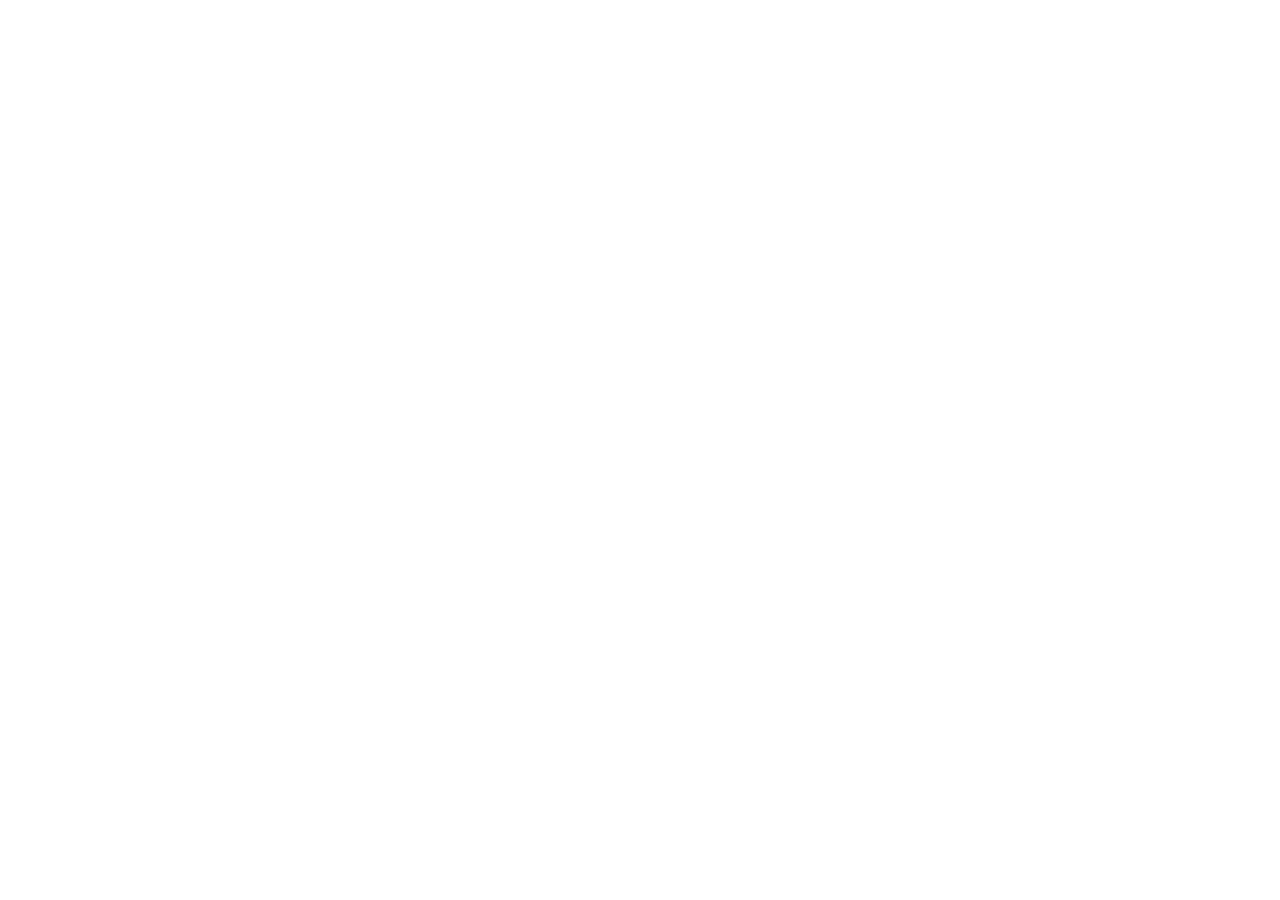
==== alugar.html @ 6e070881 "--" ====
<!DOCTYPE html>
<html lang="pt-BR">
<head>
    <meta charset="UTF-8">
    <meta name="viewport" content="width=device-width, initial-scale=1.0">
    <link rel="stylesheet" href="./style/alugar.css">
    <title>Faça a sua Reserva</title>
</head>
<body>
    
</body>
</html>
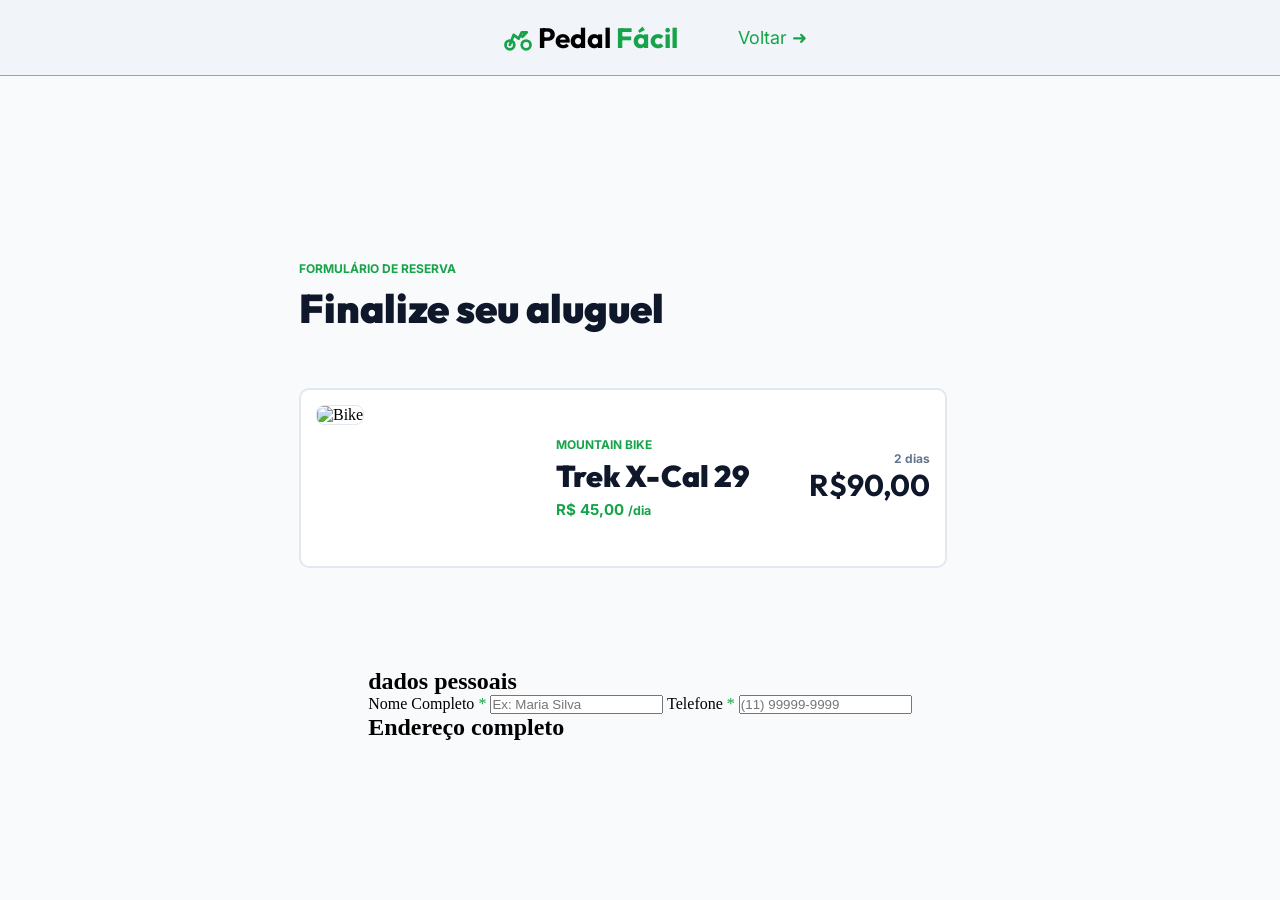
==== commit ec01ce6d: "começando o formulário de reserva" ====
--- a/alugar.html
+++ b/alugar.html
@@ -3,10 +3,84 @@
 <head>
     <meta charset="UTF-8">
     <meta name="viewport" content="width=device-width, initial-scale=1.0">
+    <link rel="preconnect" href="https://fonts.googleapis.com" />
+    <link rel="preconnect" href="https://fonts.gstatic.com" crossorigin />
+    <link href="https://fonts.googleapis.com/css2?family=Outfit:wght@300;400;500;600;700;800&family=Inter:wght@300;400;500;600&display=swap" rel="stylesheet" />
     <link rel="stylesheet" href="./style/alugar.css">
     <title>Faça a sua Reserva</title>
 </head>
 <body>
-    
+     <header>
+        <div class="header">
+            <div class="logotipo">
+                <svg width="22" height="22" viewBox="0 0 24 24" fill="none" stroke="currentColor" stroke-width="2.2" stroke-linecap="round" stroke-linejoin="round">
+                    <circle cx="5.5" cy="17.5" r="3.5"/><circle cx="18.5" cy="17.5" r="3.5"/>
+                    <path d="M5.5 17.5l3-8 4 3 2.5-5H19l-3.5 3.5"/>
+                </svg>
+                <h2> Pedal <span> Fácil </span></h2>
+            </div>
+
+            <div class="opcoes">
+                <nav>
+                    <a href="./index.html"> Voltar <span class="seta"> ➜ </span></a>
+                </nav>
+            </div>
+        </div>
+    </header>
+
+    <main>
+        <section class="banner">
+            <div class="titulo">
+                <p> formulário de reserva </p>
+                <h1> Finalize seu aluguel </h1>
+            </div>
+
+            <div class="banner-bike">
+                <div class="bike">
+                    <div class="container-img-bike">
+                        <img class="img_bike" src="https://images.unsplash.com/photo-1673121414328-52eff37bc6d0?w=600&h=400&fit=crop&auto=format" alt="Bike">
+                    </div>
+
+                    <div>
+                        <p class="tipo-bike" id="tipo-bike">mountain bike</p>
+                        <p class="nome-bike" id="nome-bike">Trek X-Cal 29</p>
+                        <p class="preco" id="preco">R$ 45,00 <small>/dia</small></p>
+                    </div>
+                </div>
+
+                <div class="total-reserva" id="total-reserva">
+                    <p class="dias" id="dias">2 dias</p>
+                    <h2 class="valor-total" id="valor-total">R$90,00</h2>
+                </div>
+            </div>
+        </section>
+
+        <section>
+            <div class="formulario-reserva">
+
+                <div class="dados-pessoais">
+                    <h2 class="titulo-destaque"> dados pessoais </h2>
+
+                    <form>
+                        <label for="nome"> Nome Completo <span class="asteristico"> * </span> </label>
+                        <input type="text" placeholder="Ex: Maria Silva">
+                        
+                        <label for="nome"> Telefone <span class="asteristico"> * </span> </label>
+                        <input type="tel" placeholder="(11) 99999-9999">
+                    </form>
+                </div>
+
+                <div class="endereco">
+                    <h2> Endereço completo </h2>
+
+                </div>
+            </div>
+
+        </section>
+
+        
+
+
+    </main>
 </body>
 </html>
--- a/style/alugar.css
+++ b/style/alugar.css
@@ -0,0 +1,199 @@
+:root {
+  --green: #16a34a;
+  --green-dark: #15803d;
+  --green-light: #dcfce7;
+  --green-pale: #f0fdf4;
+  --slate-900: #0f172a;
+  --slate-700: #334155;
+  --slate-500: #64748b;
+  --slate-400: #94a3b8;
+  --slate-200: #e2e8f0;
+  --slate-100: #f1f5f9;
+  --white: #ffffff;
+  --bg: #f8fafc;
+  --font-display: 'Outfit', sans-serif;
+  --font-body: 'Inter', sans-serif;
+}
+
+*{
+    margin: 0%;
+    padding: 0%;
+    box-sizing: border-box;
+}
+
+main{
+    margin: 0;
+    padding: 20px;
+    display: flex;
+    flex-direction: column;
+    justify-content: center;
+    align-items: center;
+    min-height: 100vh;
+    background-color: var(--bg);
+    box-sizing: border-box;
+}
+
+.header{
+    position: absolute;
+    z-index: 1000;
+    width: 100%;
+    display: flex;
+    justify-content: center;
+    padding: 20px;
+    background: var(--slate-100);
+    border-bottom: 1px solid var(--slate-400);
+    align-items: center;
+    gap: 50px;
+}
+
+.logotipo{
+    display: flex;
+    align-items: center;
+    gap: 5px;
+    margin-left: 40px;
+}
+
+.logotipo svg{
+    width: 30px;
+    height: auto;
+}
+.logotipo svg, span{
+    color: #16a34a;
+}
+
+.logotipo h2{
+    font-size: 28px;
+    font-family: var(--font-display);
+}
+
+.opcoes a{
+    font-family: var(--font-body);
+    padding: 10px;
+    color: var(--green);
+    gap: 50px;
+    text-decoration: none;
+    font-size: 18px;
+}
+
+.opcoes a:hover{
+    background: var(--green-dark);
+    color: var(--white);
+    border-radius: 100px;
+    transition:
+    background 0.3s ease,
+    color 0.3s ease;
+}
+
+.seta{
+    transition: 0.3s ease;
+}
+
+.opcoes:hover .seta{
+    color: var(--white) !important;
+    margin-left: 5px;
+}
+
+/* ========== Banner com a Bike ========== */
+
+.banner{
+    width: 55%;
+    margin: 100px;
+}
+
+.titulo{
+    line-height: 1.5;
+    margin-bottom: 50px;
+}
+
+.titulo p{
+    text-transform: uppercase;
+    font-family: var(--font-body);
+    color: var(--green);
+    font-size: 12px;
+    font-weight: bold;
+}
+
+.titulo h1{
+    font-family: var(--font-display);
+    font-weight: 900;
+    color: var(--slate-900);
+    font-size: 40px;
+
+}
+
+.banner-bike {
+    background: var(--white);
+    border: 2px solid var(--slate-200);
+    border-radius: 10px;
+    display: flex;
+    align-items: center; 
+    justify-content: space-between; 
+    padding: 15px;
+    height: 180px; 
+    max-width: 95%;
+    box-sizing: border-box;
+}
+
+.container-img-bike {
+    height: 100%;
+    width: 220px; 
+    flex-shrink: 0;
+}
+
+.img_bike {
+    height: 100%;
+    width: 100%;
+    object-fit: cover;
+    border-radius: 8px;
+    border: 1px solid var(--slate-200);
+}
+
+.bike {
+    display: flex;
+    align-items: center;
+    gap: 20px; 
+    flex: 1;
+    height: 100%;
+}
+
+.tipo-bike{
+    color: var(--green);
+    text-transform: uppercase;
+    font-size: 12px;
+    font-family: var(--font-body);
+    font-weight: bold;
+}
+
+.nome-bike {
+    font-family: var(--font-display);
+    font-weight: 900;
+    font-size: 30px; 
+    color: var(--slate-900);
+    margin: 5px 0; 
+    white-space: nowrap; 
+}
+
+.preco{
+    color: var(--green);
+    font-family: var(--font-body);
+    font-weight: bold;
+    font-size: 15px;
+}
+
+.total-reserva {
+    text-align: right; 
+    flex-shrink: 0; 
+}
+
+.dias{
+    color: var(--slate-500);
+    font-family: var(--font-body);
+    font-weight: bold;
+    font-size: 12px;
+}
+
+.valor-total{
+    font-family: var(--font-display);
+    color: var(--slate-900);
+    font-size: 30px;
+}
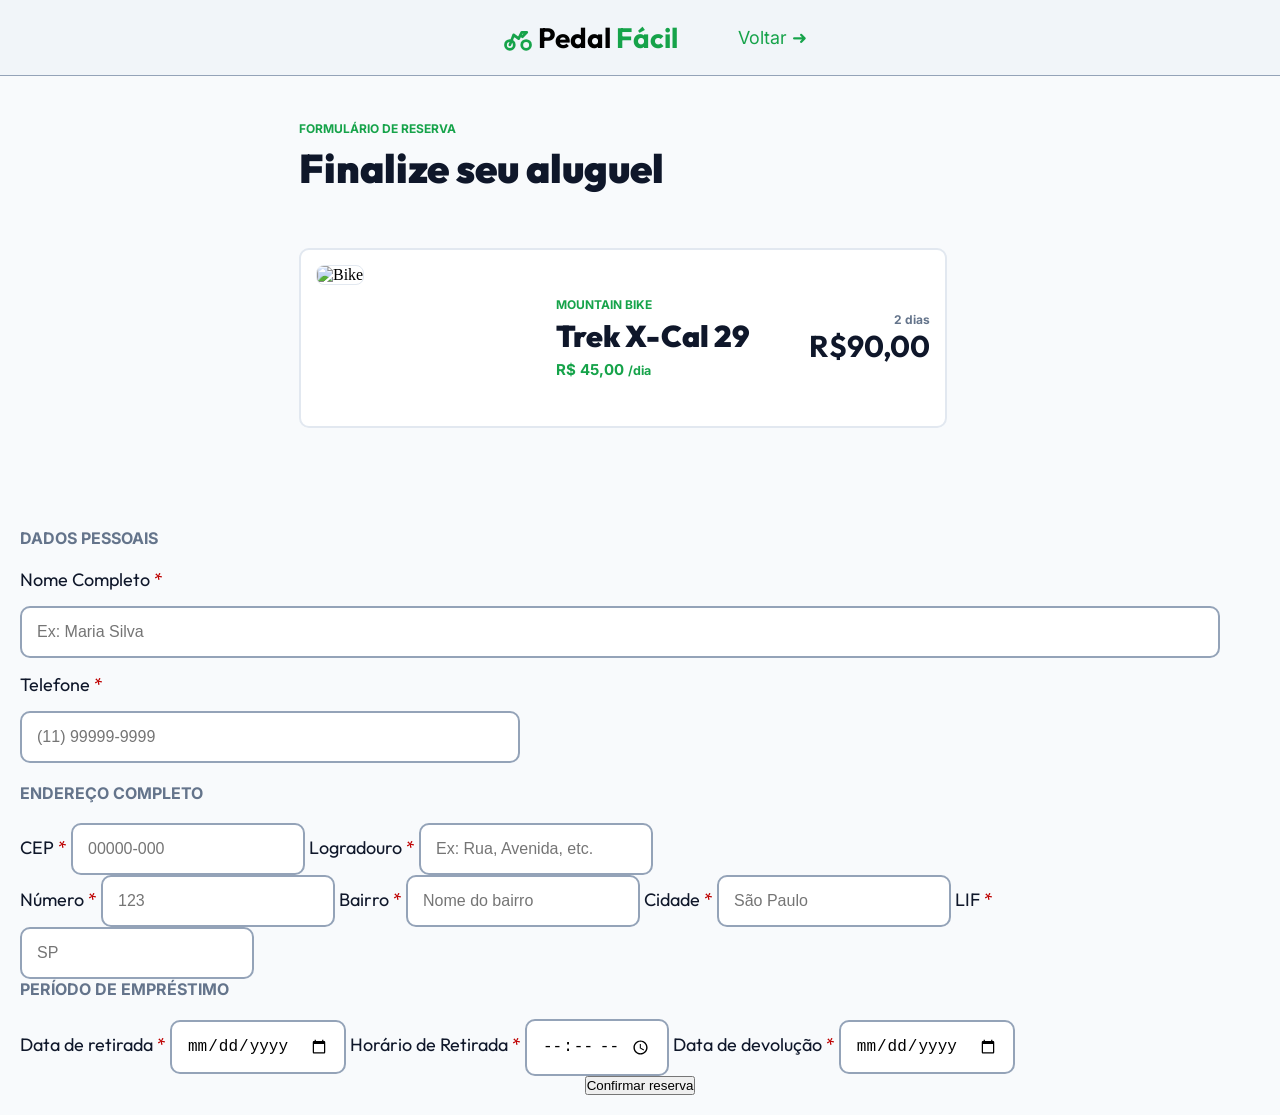
==== commit 73340b09: "--" ====
--- a/alugar.html
+++ b/alugar.html
@@ -57,30 +57,61 @@
 
         <section>
             <div class="formulario-reserva">
+                <h2 class="titulo-destaque"> dados pessoais </h2>
 
                 <div class="dados-pessoais">
-                    <h2 class="titulo-destaque"> dados pessoais </h2>
-
                     <form>
                         <label for="nome"> Nome Completo <span class="asteristico"> * </span> </label>
                         <input type="text" placeholder="Ex: Maria Silva">
                         
-                        <label for="nome"> Telefone <span class="asteristico"> * </span> </label>
+                        <label for="tel"> Telefone <span class="asteristico"> * </span> </label>
                         <input type="tel" placeholder="(11) 99999-9999">
                     </form>
                 </div>
 
                 <div class="endereco">
-                    <h2> Endereço completo </h2>
+                    <h2 class="titulo-destaque"> endereço completo </h2>
 
+                    <form>
+                        <label for="cep"> CEP <span class="asteristico"> * </span> </label>
+                        <input type="text" placeholder="00000-000">
+
+                        <label for="logradouro"> Logradouro <span class="asteristico"> * </span> </label>
+                        <input type="text" placeholder="Ex: Rua, Avenida, etc.">
+
+                        <div class="segunda-linha">
+                            <label for="num"> Número <span class="asteristico"> * </span> </label>
+                            <input type="number" placeholder="123">
+
+                            <label for="bairro"> Bairro <span class="asteristico"> * </span> </label>
+                            <input type="text" placeholder="Nome do bairro">
+
+                            <label for="cidade"> Cidade <span class="asteristico"> * </span> </label>
+                            <input type="text" placeholder="São Paulo">
+
+                            <label for="estado"> LIF <span class="asteristico"> * </span> </label>
+                            <input type="text" placeholder="SP">
+                        </div>
+                    </form>
+                </div>
+
+                <div class="emprestimo">
+                    <h2 class="titulo-destaque"> período de empréstimo </h2>
+                        <form>
+                            <label for="data-retirada"> Data de retirada <span class="asteristico"> * </span> </label>
+                            <input type="date" placeholder="dd/mm/aaaa">
+                            
+                            <label for="h-retirada"> Horário de Retirada <span class="asteristico"> * </span> </label>
+                            <input type="time" placeholder="--:--">
+    
+                            <label for="data-devolucao"> Data de devolução <span class="asteristico"> * </span> </label>
+                            <input type="date" placeholder="dd/mm/aaaa">
+                        </form>
                 </div>
             </div>
-
         </section>
 
-        
-
-
+        <button class="botao-reserva" onclick="AbrirModal()"> Confirmar reserva </button>
     </main>
 </body>
 </html>
--- a/style/alugar.css
+++ b/style/alugar.css
@@ -197,3 +197,49 @@
     color: var(--slate-900);
     font-size: 30px;
 }
+
+/* ======== FORMULÁRIO ======== */
+
+.formulario-reserva{
+    margin-right: 40px;
+}
+
+.titulo-destaque{
+    color: var(--slate-500);
+    font-family: var(--font-body);
+    text-transform: uppercase;
+    font-size: 16px;
+    margin-bottom: 20px;
+}
+
+.dados-pessoais form{
+    display: flex;
+    flex-direction: column;
+    margin-bottom: 20px;
+    gap: 15px;
+}
+
+.dados-pessoais label,
+.endereco label,
+.emprestimo label{
+    font-family: var(--font-display);
+    font-size: 18px;
+    color: var(--slate-900);
+}
+
+.asteristico{
+    color: rgb(190, 0, 0);
+}
+
+.dados-pessoais input,
+.endereco input,
+.emprestimo input{
+    padding: 15px;
+    border-radius: 10px;
+    border: 2px solid var(--slate-400);
+    font-size: 16px;
+}
+
+input[type='tel'] {
+    width: 500px;
+}
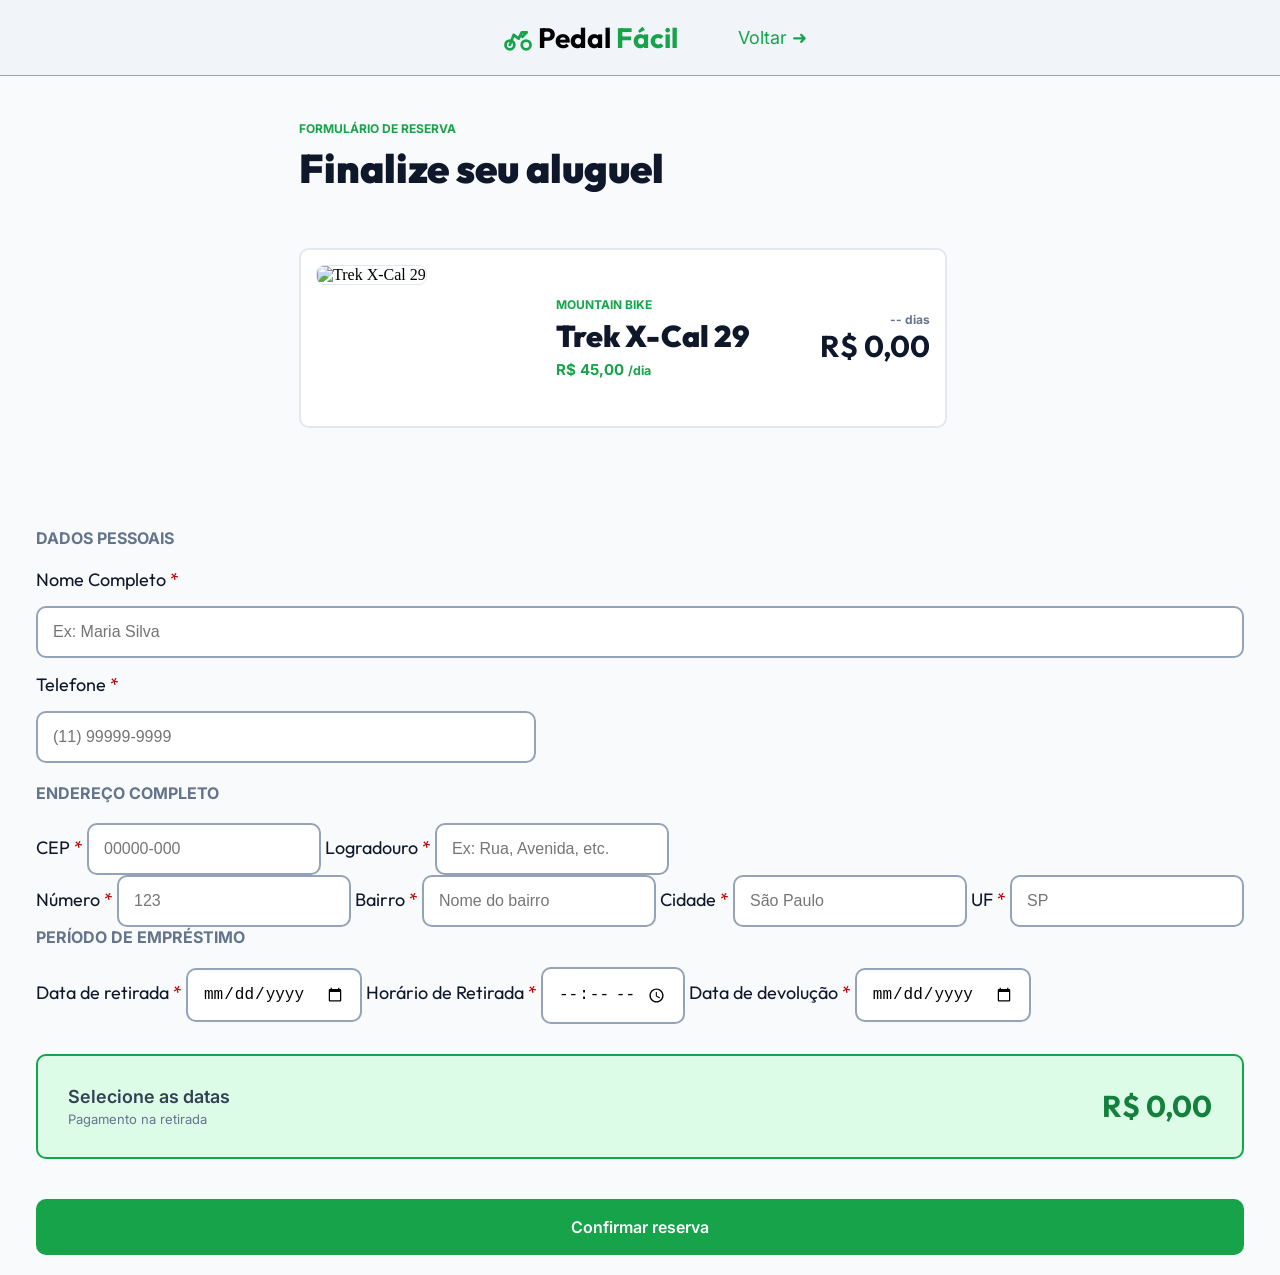
==== commit 807192cc: "finalizei o js, mas ainda falta arrumar o formulário de reserva" ====
--- a/alugar.html
+++ b/alugar.html
@@ -49,8 +49,8 @@
                 </div>
 
                 <div class="total-reserva" id="total-reserva">
-                    <p class="dias" id="dias">2 dias</p>
-                    <h2 class="valor-total" id="valor-total">R$90,00</h2>
+                    <p class="dias" id="dias">-- dias</p>
+                    <h2 class="valor-total" id="valor-total">R$ 0,00</h2>
                 </div>
             </div>
         </section>
@@ -58,39 +58,39 @@
         <section>
             <div class="formulario-reserva">
                 <h2 class="titulo-destaque"> dados pessoais </h2>
-
+                
                 <div class="dados-pessoais">
                     <form>
                         <label for="nome"> Nome Completo <span class="asteristico"> * </span> </label>
-                        <input type="text" placeholder="Ex: Maria Silva">
-                        
+                        <input type="text" id="nome" placeholder="Ex: Maria Silva">
+
                         <label for="tel"> Telefone <span class="asteristico"> * </span> </label>
-                        <input type="tel" placeholder="(11) 99999-9999">
+                        <input type="tel" id="tel" placeholder="(11) 99999-9999">
                     </form>
                 </div>
 
                 <div class="endereco">
                     <h2 class="titulo-destaque"> endereço completo </h2>
-
+                    
                     <form>
                         <label for="cep"> CEP <span class="asteristico"> * </span> </label>
-                        <input type="text" placeholder="00000-000">
+                        <input type="text" id="cep" placeholder="00000-000">
 
                         <label for="logradouro"> Logradouro <span class="asteristico"> * </span> </label>
-                        <input type="text" placeholder="Ex: Rua, Avenida, etc.">
+                        <input type="text" id="logradouro" placeholder="Ex: Rua, Avenida, etc.">
 
                         <div class="segunda-linha">
                             <label for="num"> Número <span class="asteristico"> * </span> </label>
-                            <input type="number" placeholder="123">
+                            <input type="number" id="num" placeholder="123">
 
                             <label for="bairro"> Bairro <span class="asteristico"> * </span> </label>
-                            <input type="text" placeholder="Nome do bairro">
+                            <input type="text" id="bairro" placeholder="Nome do bairro">
 
                             <label for="cidade"> Cidade <span class="asteristico"> * </span> </label>
-                            <input type="text" placeholder="São Paulo">
+                            <input type="text" id="cidade" placeholder="São Paulo">
 
-                            <label for="estado"> LIF <span class="asteristico"> * </span> </label>
-                            <input type="text" placeholder="SP">
+                            <label for="estado"> UF <span class="asteristico"> * </span> </label>
+                            <input type="text" id="estado" maxlength="2" placeholder="SP">
                         </div>
                     </form>
                 </div>
@@ -99,19 +99,44 @@
                     <h2 class="titulo-destaque"> período de empréstimo </h2>
                         <form>
                             <label for="data-retirada"> Data de retirada <span class="asteristico"> * </span> </label>
-                            <input type="date" placeholder="dd/mm/aaaa">
-                            
+                            <input type="date" id="data-retirada">
+
                             <label for="h-retirada"> Horário de Retirada <span class="asteristico"> * </span> </label>
-                            <input type="time" placeholder="--:--">
-    
+                            <input type="time" id="h-retirada">
+
                             <label for="data-devolucao"> Data de devolução <span class="asteristico"> * </span> </label>
-                            <input type="date" placeholder="dd/mm/aaaa">
+                            <input type="date" id="data-devolucao">
                         </form>
                 </div>
+
+                <div class="resumo-reserva" id="resumo-reserva">
+                    <div>
+                        <p class="resumo-dias" id="resumo-dias">Selecione as datas</p>
+                        <p class="resumo-pagamento">Pagamento na retirada</p>
+                    </div>
+                    <h2 class="resumo-total" id="resumo-total">R$ 0,00</h2>
+                </div>
             </div>
+
+            <button class="botao-reserva" onclick="AbrirModal()"> Confirmar reserva </button>
         </section>
 
-        <button class="botao-reserva" onclick="AbrirModal()"> Confirmar reserva </button>
     </main>
+
+    <!-- ======== MODAL DE CONFIRMAÇÃO ======== -->
+    <div class="modal-overlay" id="modal-overlay">
+        <div class="modal-confirmacao">
+            <div class="icone-sucesso">
+                <svg width="28" height="28" viewBox="0 0 24 24" fill="none" stroke="#16a34a" stroke-width="3" stroke-linecap="round" stroke-linejoin="round">
+                    <polyline points="4 12 9 17 20 6"></polyline>
+                </svg>
+            </div>
+            <h2>Reserva confirmada!</h2>
+            <p>Obrigado, <strong id="modal-nome"></strong>! Sua reserva da <strong id="modal-bike"></strong> foi recebida.</p>
+            <a href="./index.html" class="botao-reserva" >Voltar ao catálogo</a>
+        </div>
+    </div>
+
+    <script src="script.js" defer></script>
 </body>
 </html>
--- a/style/alugar.css
+++ b/style/alugar.css
@@ -1,245 +1,381 @@
 :root {
-  --green: #16a34a;
-  --green-dark: #15803d;
-  --green-light: #dcfce7;
-  --green-pale: #f0fdf4;
-  --slate-900: #0f172a;
-  --slate-700: #334155;
-  --slate-500: #64748b;
-  --slate-400: #94a3b8;
-  --slate-200: #e2e8f0;
-  --slate-100: #f1f5f9;
-  --white: #ffffff;
-  --bg: #f8fafc;
-  --font-display: 'Outfit', sans-serif;
-  --font-body: 'Inter', sans-serif;
-}
-
-*{
-    margin: 0%;
-    padding: 0%;
-    box-sizing: border-box;
-}
-
-main{
-    margin: 0;
-    padding: 20px;
-    display: flex;
-    flex-direction: column;
-    justify-content: center;
-    align-items: center;
-    min-height: 100vh;
-    background-color: var(--bg);
-    box-sizing: border-box;
-}
-
-.header{
-    position: absolute;
-    z-index: 1000;
-    width: 100%;
-    display: flex;
-    justify-content: center;
-    padding: 20px;
-    background: var(--slate-100);
-    border-bottom: 1px solid var(--slate-400);
-    align-items: center;
-    gap: 50px;
-}
-
-.logotipo{
-    display: flex;
-    align-items: center;
-    gap: 5px;
-    margin-left: 40px;
-}
-
-.logotipo svg{
-    width: 30px;
-    height: auto;
-}
-.logotipo svg, span{
-    color: #16a34a;
-}
-
-.logotipo h2{
-    font-size: 28px;
-    font-family: var(--font-display);
-}
-
-.opcoes a{
-    font-family: var(--font-body);
-    padding: 10px;
-    color: var(--green);
-    gap: 50px;
-    text-decoration: none;
-    font-size: 18px;
-}
-
-.opcoes a:hover{
-    background: var(--green-dark);
-    color: var(--white);
-    border-radius: 100px;
-    transition:
-    background 0.3s ease,
-    color 0.3s ease;
-}
-
-.seta{
-    transition: 0.3s ease;
-}
-
-.opcoes:hover .seta{
-    color: var(--white) !important;
-    margin-left: 5px;
-}
-
-/* ========== Banner com a Bike ========== */
-
-.banner{
-    width: 55%;
-    margin: 100px;
-}
-
-.titulo{
-    line-height: 1.5;
-    margin-bottom: 50px;
-}
-
-.titulo p{
-    text-transform: uppercase;
-    font-family: var(--font-body);
-    color: var(--green);
-    font-size: 12px;
-    font-weight: bold;
-}
-
-.titulo h1{
-    font-family: var(--font-display);
-    font-weight: 900;
-    color: var(--slate-900);
-    font-size: 40px;
-
-}
-
-.banner-bike {
-    background: var(--white);
-    border: 2px solid var(--slate-200);
-    border-radius: 10px;
-    display: flex;
-    align-items: center; 
-    justify-content: space-between; 
-    padding: 15px;
-    height: 180px; 
-    max-width: 95%;
-    box-sizing: border-box;
-}
-
-.container-img-bike {
-    height: 100%;
-    width: 220px; 
-    flex-shrink: 0;
-}
-
-.img_bike {
-    height: 100%;
-    width: 100%;
-    object-fit: cover;
-    border-radius: 8px;
-    border: 1px solid var(--slate-200);
-}
-
-.bike {
-    display: flex;
-    align-items: center;
-    gap: 20px; 
-    flex: 1;
-    height: 100%;
-}
-
-.tipo-bike{
-    color: var(--green);
-    text-transform: uppercase;
-    font-size: 12px;
-    font-family: var(--font-body);
-    font-weight: bold;
-}
-
-.nome-bike {
-    font-family: var(--font-display);
-    font-weight: 900;
-    font-size: 30px; 
-    color: var(--slate-900);
-    margin: 5px 0; 
-    white-space: nowrap; 
-}
-
-.preco{
-    color: var(--green);
-    font-family: var(--font-body);
-    font-weight: bold;
-    font-size: 15px;
-}
-
-.total-reserva {
-    text-align: right; 
-    flex-shrink: 0; 
-}
-
-.dias{
-    color: var(--slate-500);
-    font-family: var(--font-body);
-    font-weight: bold;
-    font-size: 12px;
-}
-
-.valor-total{
-    font-family: var(--font-display);
-    color: var(--slate-900);
-    font-size: 30px;
-}
-
-/* ======== FORMULÁRIO ======== */
-
-.formulario-reserva{
-    margin-right: 40px;
-}
-
-.titulo-destaque{
-    color: var(--slate-500);
-    font-family: var(--font-body);
-    text-transform: uppercase;
-    font-size: 16px;
-    margin-bottom: 20px;
-}
-
-.dados-pessoais form{
-    display: flex;
-    flex-direction: column;
-    margin-bottom: 20px;
-    gap: 15px;
-}
-
-.dados-pessoais label,
-.endereco label,
-.emprestimo label{
-    font-family: var(--font-display);
-    font-size: 18px;
-    color: var(--slate-900);
-}
-
-.asteristico{
-    color: rgb(190, 0, 0);
-}
-
-.dados-pessoais input,
-.endereco input,
-.emprestimo input{
-    padding: 15px;
-    border-radius: 10px;
-    border: 2px solid var(--slate-400);
-    font-size: 16px;
-}
-
-input[type='tel'] {
-    width: 500px;
-}+    --green: #16a34a;
+    --green-dark: #15803d;
+    --green-light: #dcfce7;
+    --green-pale: #f0fdf4;
+    --slate-900: #0f172a;
+    --slate-700: #334155;
+    --slate-500: #64748b;
+    --slate-400: #94a3b8;
+    --slate-200: #e2e8f0;
+    --slate-100: #f1f5f9;
+    --white: #ffffff;
+    --bg: #f8fafc;
+    --font-display: 'Outfit', sans-serif;
+    --font-body: 'Inter', sans-serif;
+  }
+  
+  *{
+      margin: 0%;
+      padding: 0%;
+      box-sizing: border-box;
+  }
+  
+  main{
+      margin: 0;
+      padding: 20px;
+      display: flex;
+      flex-direction: column;
+      justify-content: center;
+      align-items: center;
+      min-height: 100vh;
+      background-color: var(--bg);
+      box-sizing: border-box;
+  }
+  
+  .header{
+      position: absolute;
+      z-index: 1000;
+      width: 100%;
+      display: flex;
+      justify-content: center;
+      padding: 20px;
+      background: var(--slate-100);
+      border-bottom: 1px solid var(--slate-400);
+      align-items: center;
+      gap: 50px;
+  }
+  
+  .logotipo{
+      display: flex;
+      align-items: center;
+      gap: 5px;
+      margin-left: 40px;
+  }
+  
+  .logotipo svg{
+      width: 30px;
+      height: auto;
+  }
+  .logotipo svg, span{
+      color: #16a34a;
+  }
+  
+  .logotipo h2{
+      font-size: 28px;
+      font-family: var(--font-display);
+  }
+  
+  .opcoes a{
+      font-family: var(--font-body);
+      padding: 10px;
+      color: var(--green);
+      gap: 50px;
+      text-decoration: none;
+      font-size: 18px;
+  }
+  
+  .opcoes a:hover{
+      background: var(--green-dark);
+      color: var(--white);
+      border-radius: 100px;
+      transition:
+      background 0.3s ease,
+      color 0.3s ease;
+  }
+  
+  .seta{
+      transition: 0.3s ease;
+  }
+  
+  .opcoes:hover .seta{
+      color: var(--white) !important;
+      margin-left: 5px;
+  }
+  
+  /* ========== Banner com a Bike ========== */
+  
+  .banner{
+      width: 55%;
+      margin: 100px;
+  }
+  
+  .titulo{
+      line-height: 1.5;
+      margin-bottom: 50px;
+  }
+  
+  .titulo p{
+      text-transform: uppercase;
+      font-family: var(--font-body);
+      color: var(--green);
+      font-size: 12px;
+      font-weight: bold;
+  }
+  
+  .titulo h1{
+      font-family: var(--font-display);
+      font-weight: 900;
+      color: var(--slate-900);
+      font-size: 40px;
+  
+  }
+  
+  .banner-bike {
+      background: var(--white);
+      border: 2px solid var(--slate-200);
+      border-radius: 10px;
+      display: flex;
+      align-items: center; 
+      justify-content: space-between; 
+      padding: 15px;
+      height: 180px; 
+      max-width: 95%;
+      box-sizing: border-box;
+  }
+  
+  .container-img-bike {
+      height: 100%;
+      width: 220px; 
+      flex-shrink: 0;
+  }
+  
+  .img_bike {
+      height: 100%;
+      width: 100%;
+      object-fit: cover;
+      border-radius: 8px;
+      border: 1px solid var(--slate-200);
+  }
+  
+  .bike {
+      display: flex;
+      align-items: center;
+      gap: 20px; 
+      flex: 1;
+      height: 100%;
+  }
+  
+  .tipo-bike{
+      color: var(--green);
+      text-transform: uppercase;
+      font-size: 12px;
+      font-family: var(--font-body);
+      font-weight: bold;
+  }
+  
+  .nome-bike {
+      font-family: var(--font-display);
+      font-weight: 900;
+      font-size: 30px; 
+      color: var(--slate-900);
+      margin: 5px 0; 
+      white-space: nowrap; 
+  }
+  
+  .preco{
+      color: var(--green);
+      font-family: var(--font-body);
+      font-weight: bold;
+      font-size: 15px;
+  }
+  
+  .total-reserva {
+      text-align: right; 
+      flex-shrink: 0; 
+  }
+  
+  .dias{
+      color: var(--slate-500);
+      font-family: var(--font-body);
+      font-weight: bold;
+      font-size: 12px;
+  }
+  
+  .valor-total{
+      font-family: var(--font-display);
+      color: var(--slate-900);
+      font-size: 30px;
+  }
+  
+  /* ======== FORMULÁRIO ======== */
+  .titulo-destaque{
+      color: var(--slate-500);
+      font-family: var(--font-body);
+      text-transform: uppercase;
+      font-size: 16px;
+      margin-bottom: 20px;
+  }
+  
+  .dados-pessoais form{
+      display: flex;
+      flex-direction: column;
+      margin-bottom: 20px;
+      gap: 15px;
+  }
+  
+  .dados-pessoais label,
+  .endereco label,
+  .emprestimo label{
+      font-family: var(--font-display);
+      font-size: 18px;
+      color: var(--slate-900);
+  }
+  
+  .asteristico{
+      color: rgb(190, 0, 0);
+  }
+  
+  .dados-pessoais input,
+  .endereco input,
+  .emprestimo input{
+      padding: 15px;
+      border-radius: 10px;
+      border: 2px solid var(--slate-400);
+      font-size: 16px;
+      transition: border-color 0.2s ease, background 0.2s ease;
+  }
+  
+  .dados-pessoais input:focus,
+  .endereco input:focus,
+  .emprestimo input:focus{
+      outline: none;
+      border-color: var(--green);
+  }
+  
+  input[type='tel'] {
+      width: 500px;
+  }
+  
+  /* ======== RESUMO DA RESERVA ======== */
+  
+  .resumo-reserva{
+      background: var(--green-light);
+      border: 2px solid var(--green);
+      border-radius: 10px;
+      display: flex;
+      justify-content: space-between;
+      align-items: center;
+      padding: 30px;
+      margin-top: 30px;
+  }
+  
+  .resumo-dias{
+      font-family: var(--font-body);
+      font-weight: 600;
+      color: var(--slate-700);
+      font-size: 18px;
+  }
+  
+  .resumo-pagamento{
+      font-family: var(--font-body);
+      color: var(--slate-500);
+      font-size: 13px;
+      margin-top: 4px;
+  }
+  
+  .resumo-total{
+      font-family: var(--font-display);
+      color: var(--green-dark);
+      font-size: 30px;
+  }
+  
+  /* ======== BOTÃO ======== */
+  
+  .botao-reserva{
+      background: var(--green);
+      color: var(--white);
+      border: none;
+      border-radius: 10px;
+      padding: 18px;
+      width: 100%;
+      font-family: var(--font-body);
+      font-weight: 600;
+      font-size: 16px;
+      cursor: pointer;
+      margin-top: 40px;
+      transition: background 0.2s ease;
+  }
+  
+  .botao-reserva:hover{
+      background: var(--green-dark);
+      box-shadow: 0 0px 15px rgba(0, 0, 0, 0.2);
+  }
+  
+  /* ======== CAMPO INVÁLIDO ======== */
+  
+  .invalido{
+      border-color: rgb(190, 0, 0) !important;
+      background: #fef2f2;
+  }
+  
+  /* ======== MODAL DE CONFIRMAÇÃO ======== */
+  
+  .modal-overlay{
+      position: fixed;
+      inset: 0;
+      background: rgba(15, 23, 42, 0.5);
+      display: flex;
+      justify-content: center;
+      align-items: center;
+      opacity: 0;
+      visibility: hidden;
+      transition: opacity 0.25s ease, visibility 0.25s ease;
+      z-index: 2000;
+      padding: 20px;
+  }
+  
+  .modal-overlay.ativo{
+      opacity: 1;
+      visibility: visible;
+  }
+  
+  .modal-confirmacao{
+      background: var(--white);
+      border-radius: 16px;
+      padding: 50px 40px;
+      text-align: center;
+      max-width: 400px;
+      width: 100%;
+      transform: translateY(20px);
+      transition: transform 0.25s ease;
+  }
+  
+  .modal-overlay.ativo .modal-confirmacao{
+      transform: translateY(0);
+  }
+  
+  .icone-sucesso{
+      width: 60px;
+      height: 60px;
+      background: var(--green-light);
+      border-radius: 50%;
+      display: flex;
+      justify-content: center;
+      align-items: center;
+      margin: 0 auto 20px;
+  }
+  
+  .modal-confirmacao h2{
+      font-family: var(--font-display);
+      color: var(--slate-900);
+      font-size: 24px;
+      margin-bottom: 10px;
+  }
+  
+  .modal-confirmacao p{
+      font-family: var(--font-body);
+      color: var(--slate-500);
+      font-size: 14px;
+      line-height: 1.6;
+      margin-bottom: 25px;
+  }
+  
+  .modal-confirmacao strong{
+      color: var(--slate-900);
+  }
+  
+  .modal-confirmacao .botao-reserva{
+      width: 100%;
+      margin-bottom: 0;
+  }
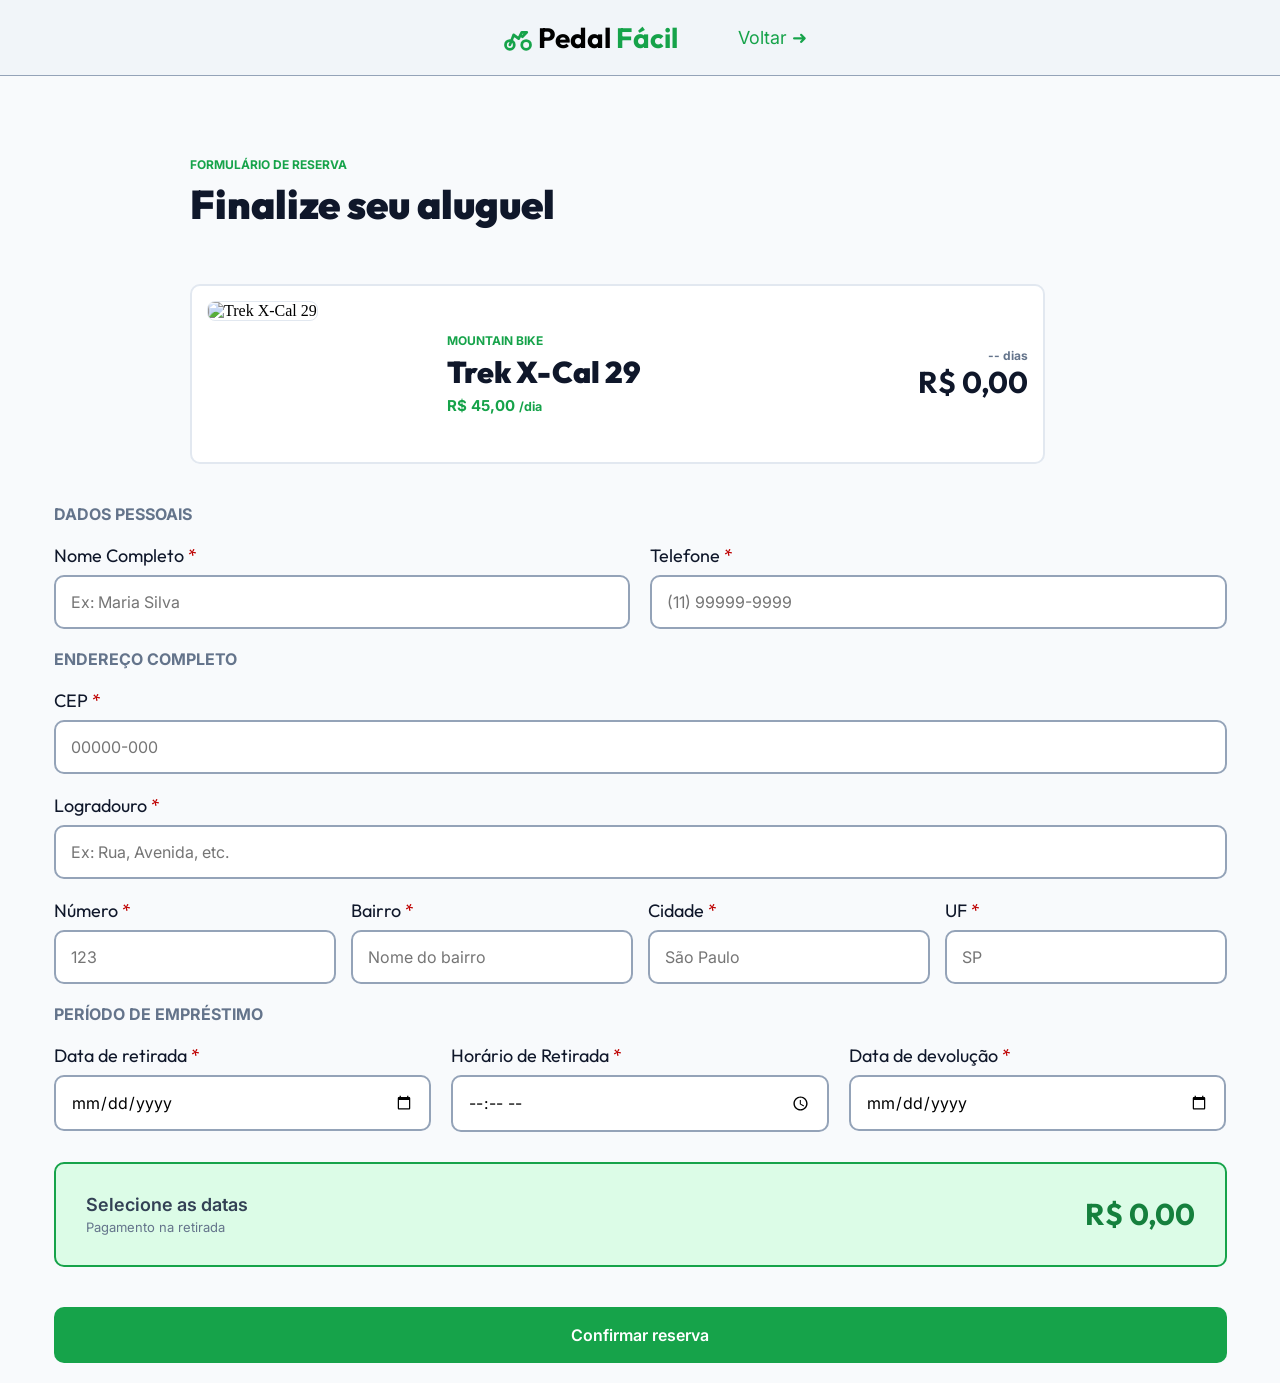
==== commit fcb9e650: "finalizando o projeto (front-end)" ====
--- a/alugar.html
+++ b/alugar.html
@@ -61,11 +61,17 @@
                 
                 <div class="dados-pessoais">
                     <form>
-                        <label for="nome"> Nome Completo <span class="asteristico"> * </span> </label>
-                        <input type="text" id="nome" placeholder="Ex: Maria Silva">
+                        <div class="linha linha-2">
+                            <div class="campo">
+                                <label for="nome"> Nome Completo <span class="asteristico"> * </span> </label>
+                                <input type="text" id="nome" placeholder="Ex: Maria Silva">
+                            </div>
 
-                        <label for="tel"> Telefone <span class="asteristico"> * </span> </label>
-                        <input type="tel" id="tel" placeholder="(11) 99999-9999">
+                            <div class="campo">
+                                <label for="tel"> Telefone <span class="asteristico"> * </span> </label>
+                                <input type="tel" id="tel" placeholder="(11) 99999-9999">
+                            </div>
+                        </div>
                     </form>
                 </div>
 
@@ -73,24 +79,36 @@
                     <h2 class="titulo-destaque"> endereço completo </h2>
                     
                     <form>
-                        <label for="cep"> CEP <span class="asteristico"> * </span> </label>
-                        <input type="text" id="cep" placeholder="00000-000">
+                        <div class="campo">
+                            <label for="cep"> CEP <span class="asteristico"> * </span> </label>
+                            <input type="text" id="cep" placeholder="00000-000">
+                        </div>
 
-                        <label for="logradouro"> Logradouro <span class="asteristico"> * </span> </label>
-                        <input type="text" id="logradouro" placeholder="Ex: Rua, Avenida, etc.">
+                        <div class="campo">
+                            <label for="logradouro"> Logradouro <span class="asteristico"> * </span> </label>
+                            <input type="text" id="logradouro" placeholder="Ex: Rua, Avenida, etc.">
+                        </div>
 
                         <div class="segunda-linha">
-                            <label for="num"> Número <span class="asteristico"> * </span> </label>
-                            <input type="number" id="num" placeholder="123">
+                            <div class="campo">
+                                <label for="num"> Número <span class="asteristico"> * </span> </label>
+                                <input type="number" id="num" placeholder="123">
+                            </div>
 
-                            <label for="bairro"> Bairro <span class="asteristico"> * </span> </label>
-                            <input type="text" id="bairro" placeholder="Nome do bairro">
+                            <div class="campo">
+                                <label for="bairro"> Bairro <span class="asteristico"> * </span> </label>
+                                <input type="text" id="bairro" placeholder="Nome do bairro">
+                            </div>
 
-                            <label for="cidade"> Cidade <span class="asteristico"> * </span> </label>
-                            <input type="text" id="cidade" placeholder="São Paulo">
+                            <div class="campo">
+                                <label for="cidade"> Cidade <span class="asteristico"> * </span> </label>
+                                <input type="text" id="cidade" placeholder="São Paulo">
+                            </div>
 
-                            <label for="estado"> UF <span class="asteristico"> * </span> </label>
-                            <input type="text" id="estado" maxlength="2" placeholder="SP">
+                            <div class="campo">
+                                <label for="estado"> UF <span class="asteristico"> * </span> </label>
+                                <input type="text" id="estado" maxlength="2" placeholder="SP">
+                            </div>
                         </div>
                     </form>
                 </div>
@@ -98,14 +116,22 @@
                 <div class="emprestimo">
                     <h2 class="titulo-destaque"> período de empréstimo </h2>
                         <form>
-                            <label for="data-retirada"> Data de retirada <span class="asteristico"> * </span> </label>
-                            <input type="date" id="data-retirada">
+                            <div class="linha linha-3">
+                                <div class="campo">
+                                    <label for="data-retirada"> Data de retirada <span class="asteristico"> * </span> </label>
+                                    <input type="date" id="data-retirada">
+                                </div>
 
-                            <label for="h-retirada"> Horário de Retirada <span class="asteristico"> * </span> </label>
-                            <input type="time" id="h-retirada">
+                                <div class="campo">
+                                    <label for="h-retirada"> Horário de Retirada <span class="asteristico"> * </span> </label>
+                                    <input type="time" id="h-retirada">
+                                </div>
 
-                            <label for="data-devolucao"> Data de devolução <span class="asteristico"> * </span> </label>
-                            <input type="date" id="data-devolucao">
+                                <div class="campo">
+                                    <label for="data-devolucao"> Data de devolução <span class="asteristico"> * </span> </label>
+                                    <input type="date" id="data-devolucao">
+                                </div>
+                            </div>
                         </form>
                 </div>
 
@@ -126,6 +152,7 @@
     <!-- ======== MODAL DE CONFIRMAÇÃO ======== -->
     <div class="modal-overlay" id="modal-overlay">
         <div class="modal-confirmacao">
+            <button type="button" class="fechar-modal" onclick="fecharModal()" aria-label="Fechar">&times;</button>
             <div class="icone-sucesso">
                 <svg width="28" height="28" viewBox="0 0 24 24" fill="none" stroke="#16a34a" stroke-width="3" stroke-linecap="round" stroke-linejoin="round">
                     <polyline points="4 12 9 17 20 6"></polyline>
@@ -133,7 +160,7 @@
             </div>
             <h2>Reserva confirmada!</h2>
             <p>Obrigado, <strong id="modal-nome"></strong>! Sua reserva da <strong id="modal-bike"></strong> foi recebida.</p>
-            <a href="./index.html" class="botao-reserva" >Voltar ao catálogo</a>
+            <a href="./index.html" class="botao-reserva" onclick="voltarCatalogo(); return false;">Voltar ao catálogo</a>
         </div>
     </div>
 
--- a/style/alugar.css
+++ b/style/alugar.css
@@ -34,11 +34,10 @@
   }
   
   .header{
-      position: absolute;
-      z-index: 1000;
       width: 100%;
       display: flex;
       justify-content: center;
+      flex-wrap: wrap;
       padding: 20px;
       background: var(--slate-100);
       border-bottom: 1px solid var(--slate-400);
@@ -96,8 +95,8 @@
   /* ========== Banner com a Bike ========== */
   
   .banner{
-      width: 55%;
-      margin: 100px;
+      width: min(900px, 90%);
+      margin: 60px auto 40px;
   }
   
   .titulo{
@@ -207,10 +206,38 @@
       margin-bottom: 20px;
   }
   
-  .dados-pessoais form{
+  .dados-pessoais form,
+  .endereco form,
+  .emprestimo form{
       display: flex;
       flex-direction: column;
       margin-bottom: 20px;
+      gap: 20px;
+  }
+
+  .campo{
+      display: flex;
+      flex-direction: column;
+      gap: 8px;
+      min-width: 0;
+  }
+  
+  .linha,
+  .segunda-linha{
+      display: grid;
+      gap: 20px;
+  }
+  
+  .linha-2{
+      grid-template-columns: repeat(2, 1fr);
+  }
+  
+  .linha-3{
+      grid-template-columns: repeat(3, 1fr);
+  }
+  
+  .segunda-linha{
+      grid-template-columns: repeat(4, 1fr);
       gap: 15px;
   }
   
@@ -229,11 +256,14 @@
   .dados-pessoais input,
   .endereco input,
   .emprestimo input{
+      width: 100%;
       padding: 15px;
       border-radius: 10px;
       border: 2px solid var(--slate-400);
       font-size: 16px;
+      font-family: var(--font-body);
       transition: border-color 0.2s ease, background 0.2s ease;
+      box-sizing: border-box;
   }
   
   .dados-pessoais input:focus,
@@ -241,10 +271,6 @@
   .emprestimo input:focus{
       outline: none;
       border-color: var(--green);
-  }
-  
-  input[type='tel'] {
-      width: 500px;
   }
   
   /* ======== RESUMO DA RESERVA ======== */
@@ -294,12 +320,13 @@
       font-size: 16px;
       cursor: pointer;
       margin-top: 40px;
-      transition: background 0.2s ease;
+      transition: background 0.3s ease, transform 0.3s ease, box-shadow 0.3s ease;
   }
   
   .botao-reserva:hover{
+      transform: translateY(-2px);
       background: var(--green-dark);
-      box-shadow: 0 0px 15px rgba(0, 0, 0, 0.2);
+      box-shadow: 0 4px 12px rgba(0, 0, 0, 0.15);
   }
   
   /* ======== CAMPO INVÁLIDO ======== */
@@ -331,6 +358,7 @@
   }
   
   .modal-confirmacao{
+      position: relative;
       background: var(--white);
       border-radius: 16px;
       padding: 50px 40px;
@@ -341,6 +369,27 @@
       transition: transform 0.25s ease;
   }
   
+  .fechar-modal{
+      position: absolute;
+      top: 14px;
+      right: 14px;
+      width: 32px;
+      height: 32px;
+      border: none;
+      border-radius: 50%;
+      background: var(--slate-100);
+      color: var(--slate-500);
+      font-size: 20px;
+      line-height: 1;
+      cursor: pointer;
+      transition: background 0.2s ease, color 0.2s ease;
+  }
+  
+  .fechar-modal:hover{
+      background: var(--slate-200);
+      color: var(--slate-900);
+  }
+  
   .modal-overlay.ativo .modal-confirmacao{
       transform: translateY(0);
   }
@@ -378,4 +427,108 @@
   .modal-confirmacao .botao-reserva{
       width: 100%;
       margin-bottom: 0;
+  }
+  
+  /* =========================================================
+     RESPONSIVIDADE
+  ========================================================= */
+  
+  @media (max-width: 900px) {
+  
+    .banner{
+        width: 95%;
+        margin: 40px auto 30px;
+    }
+  
+    .titulo h1{
+        font-size: 32px;
+    }
+  
+    .linha-3{
+        grid-template-columns: repeat(2, 1fr);
+    }
+  
+    .segunda-linha{
+        grid-template-columns: repeat(2, 1fr);
+    }
+  }
+  
+  @media (max-width: 700px) {
+  
+    .header{
+        gap: 20px;
+        padding: 15px;
+    }
+  
+    .logotipo{
+        margin-left: 0;
+    }
+  
+    .banner-bike{
+        flex-direction: column;
+        align-items: stretch;
+        height: auto;
+        gap: 20px;
+    }
+  
+    .bike{
+        flex-direction: column;
+        align-items: flex-start;
+        gap: 12px;
+    }
+  
+    .container-img-bike{
+        width: 100%;
+        height: 160px;
+    }
+  
+    .nome-bike{
+        white-space: normal;
+        font-size: 24px;
+    }
+  
+    .total-reserva{
+        text-align: left;
+    }
+  
+    .linha-2,
+    .linha-3,
+    .segunda-linha{
+        grid-template-columns: 1fr;
+    }
+  
+    .resumo-reserva{
+        flex-direction: column;
+        align-items: flex-start;
+        gap: 15px;
+    }
+  }
+  
+  @media (max-width: 480px) {
+  
+    main{
+        padding: 15px;
+    }
+  
+    .banner{
+        margin: 25px auto 20px;
+    }
+  
+    .titulo h1{
+        font-size: 26px;
+    }
+  
+    .formulario-reserva{
+        padding: 0;
+    }
+  
+    .dados-pessoais label,
+    .endereco label,
+    .emprestimo label{
+        font-size: 16px;
+    }
+  
+    .modal-confirmacao{
+        padding: 40px 25px;
+    }
   }
